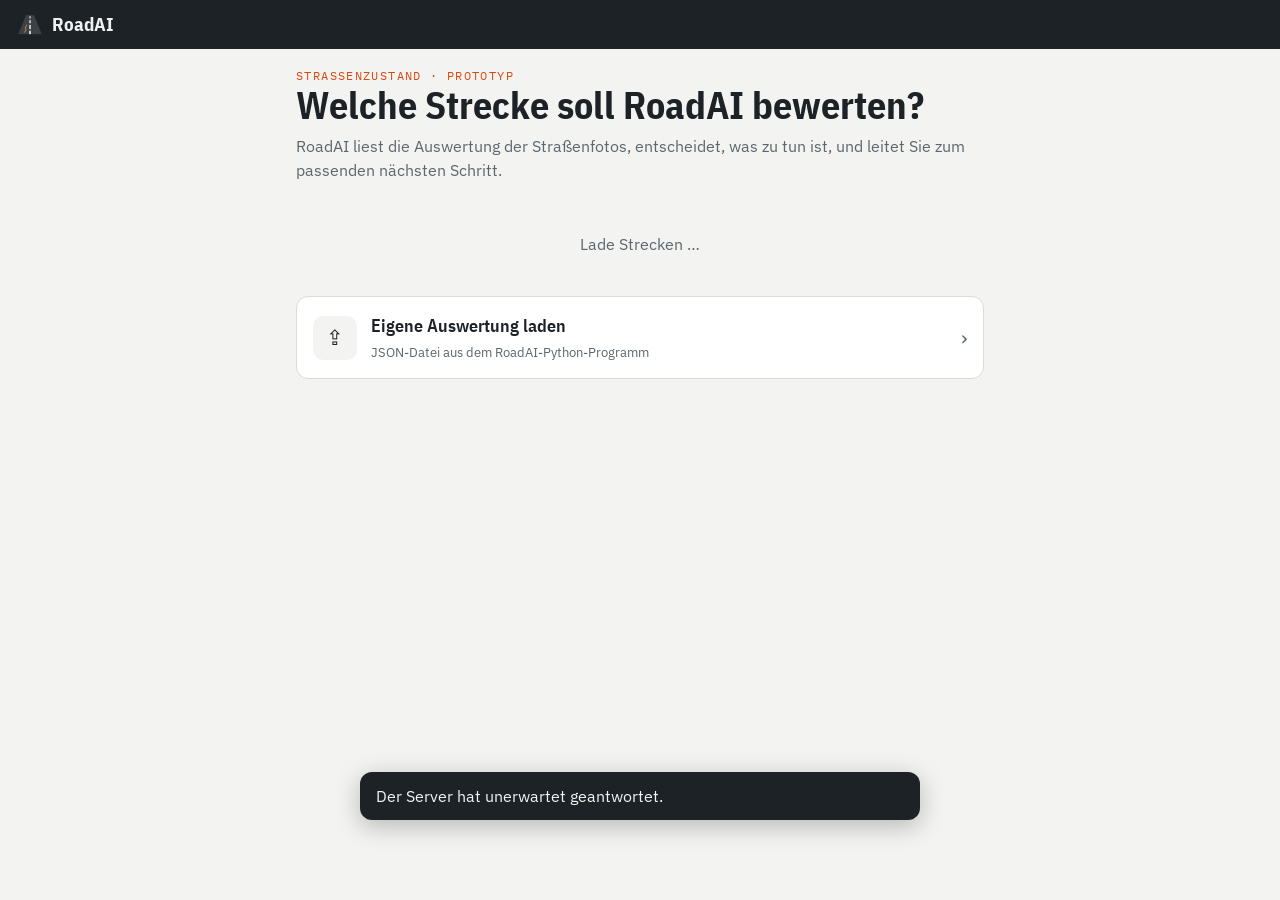
==== static/index.html @ 884e6003 "Add files via upload" ====
<!doctype html>
<html lang="de-AT">
<head>
<meta charset="utf-8">
<meta name="viewport" content="width=device-width,initial-scale=1,viewport-fit=cover">
<title>RoadAI</title>
<meta name="description" content="Straßenzustand auswerten, bewerten und weiterleiten">
<meta name="theme-color" content="#1d2226">
<link rel="manifest" href="/manifest.webmanifest">
<link rel="icon" href="/static/icon-192.png">
<link rel="apple-touch-icon" href="/static/apple-touch-icon.png">
<meta name="apple-mobile-web-app-capable" content="yes">
<meta name="apple-mobile-web-app-title" content="RoadAI">
<meta name="apple-mobile-web-app-status-bar-style" content="black-translucent">
<link rel="preconnect" href="https://fonts.googleapis.com">
<link rel="preconnect" href="https://fonts.gstatic.com" crossorigin>
<link rel="stylesheet" href="https://fonts.googleapis.com/css2?family=IBM+Plex+Sans+Condensed:wght@600;700&family=IBM+Plex+Sans:wght@400;500;600&family=IBM+Plex+Mono:wght@400;500&display=swap">
<link rel="stylesheet" href="/static/style.css">
</head>
<body>
<header class="kopf">
  <button class="zurueck" id="zurueck" type="button" aria-label="Zurück zur Auswahl" hidden>←</button>
  <div class="marke"><img src="/static/icon-192.png" alt="" width="28" height="28"><span>RoadAI</span></div>
  <div class="status" id="status" aria-live="polite"></div>
</header>

<main id="inhalt" tabindex="-1"></main>

<nav class="tabs" id="tabs" hidden aria-label="Bereiche">
  <button type="button" data-ansicht="strecke"><span aria-hidden="true">▤</span>Strecke</button>
  <button type="button" data-ansicht="ergebnis"><span aria-hidden="true">◆</span>Bewertung</button>
  <button type="button" data-ansicht="chat"><span aria-hidden="true">✦</span>Assistent</button>
</nav>

<div class="toast" id="toast" role="status" aria-live="polite" hidden></div>
<input type="file" id="datei" accept="application/json,.json" hidden>
<noscript><p style="padding:16px">RoadAI braucht JavaScript.</p></noscript>
<script src="/static/app.js"></script>
</body>
</html>
---- static/style.css ----
:root{
  --bg:#f3f4f2; --paper:#fff; --ink:#1d2226; --muted:#5d666d; --line:#d9ddd9;
  --accent:#d9480f; --accent-soft:#fbe6dc; --mark:#2f5f9e;
  --k1:#1b7f3b; --k2:#7ccf4f; --k3:#f2d23a; --k4:#f08a24; --k5:#e0312b;
  --r-beobachten:#1b7f3b; --r-sanierung_planen:#c98a00; --r-dringend_melden:#c4321c; --r-neu_aufnehmen:#5d666d;
  --display:"IBM Plex Sans Condensed","Arial Narrow",Arial,sans-serif;
  --body:"IBM Plex Sans","Helvetica Neue",Arial,sans-serif;
  --mono:"IBM Plex Mono",ui-monospace,Menlo,monospace;
  --tabh:64px; color-scheme:light;
}
@media (prefers-color-scheme:dark){:root{
  --bg:#15191c; --paper:#1d2226; --ink:#e6e9ea; --muted:#9aa4aa; --line:#323a3f;
  --accent:#ff8a4c; --accent-soft:#3a2418; --mark:#8db4ee;
  --r-sanierung_planen:#e0a91a; --r-dringend_melden:#ff6a4d; --r-neu_aufnehmen:#9aa4aa; --r-beobachten:#5cc27a;
  color-scheme:dark}}
*{box-sizing:border-box}
html{-webkit-text-size-adjust:100%}
body{margin:0;background:var(--bg);color:var(--ink);font:16px/1.5 var(--body);min-height:100dvh}
h1,h2,h3{font-family:var(--display);line-height:1.1;margin:0;text-wrap:balance}
h1{font-size:clamp(1.8rem,6vw,2.4rem);font-weight:700}
h2{font-size:1.35rem;font-weight:600}
h3{font-size:1.05rem;font-weight:600}
p{margin:0}
a{color:var(--mark)}
button{font:inherit;color:inherit}
:focus-visible{outline:2px solid var(--accent);outline-offset:2px}
[hidden]{display:none!important}

/* Kopf */
.kopf{position:sticky;top:0;z-index:10;display:flex;align-items:center;gap:10px;
  padding:calc(env(safe-area-inset-top) + 10px) 16px 10px;background:#1d2226;color:#eef0f1}
.marke{display:flex;align-items:center;gap:8px;font-family:var(--display);font-weight:700;font-size:1.2rem;margin-right:auto}
.marke img{border-radius:6px}
.zurueck{background:none;border:0;color:#eef0f1;font-size:1.4rem;width:40px;height:40px;margin-left:-8px;cursor:pointer;border-radius:8px}
.status{display:flex;gap:6px;flex-wrap:wrap;justify-content:flex-end}
.pille{font-family:var(--mono);font-size:.68rem;padding:3px 8px;border-radius:99px;border:1px solid #4a535a;white-space:nowrap}
.pille.an{border-color:#5cc27a;color:#9be0b0}
.pille.aus{color:#c3c9cc}

main{max-width:720px;margin:0 auto;padding:18px 16px calc(var(--tabh) + env(safe-area-inset-bottom) + 28px);
  display:flex;flex-direction:column;gap:20px;outline:none}

.eyebrow{font-family:var(--mono);font-size:.72rem;letter-spacing:.12em;text-transform:uppercase;color:var(--accent)}
.lead{color:var(--muted)}
.klein{font-size:.84rem;color:var(--muted)}

/* Karten */
.karte{background:var(--paper);border:1px solid var(--line);border-radius:12px;padding:16px;display:flex;flex-direction:column;gap:10px}
.wahl{all:unset;box-sizing:border-box;cursor:pointer;background:var(--paper);border:1px solid var(--line);border-radius:12px;
  padding:16px;display:flex;align-items:center;gap:14px;min-height:72px}
.wahl:hover{border-color:var(--ink)}
.wahl:focus-visible{outline:2px solid var(--accent);outline-offset:2px}
.wahl .txt{flex:1;min-width:0;display:flex;flex-direction:column;gap:2px}
.wahl b{font-family:var(--display);font-size:1.1rem;font-weight:600}
.wahl .pfeil{font-size:1.3rem;color:var(--muted)}
.wahl .symbol{width:44px;height:44px;border-radius:10px;display:grid;place-items:center;font-size:1.3rem;background:var(--bg);flex:none}
.liste{display:flex;flex-direction:column;gap:10px}
.marke-sim{font-family:var(--mono);font-size:.68rem;text-transform:uppercase;letter-spacing:.06em;
  background:var(--accent-soft);color:var(--accent);padding:2px 7px;border-radius:4px;align-self:flex-start}

/* Kennzahlen */
.kpis{display:grid;grid-template-columns:repeat(2,minmax(0,1fr));gap:10px}
.kpi{background:var(--paper);border:1px solid var(--line);border-radius:12px;padding:12px 14px}
.kpi b{display:block;font-family:var(--display);font-size:1.7rem;font-weight:600;font-variant-numeric:tabular-nums;line-height:1.1}
.kpi span{font-size:.8rem;color:var(--muted)}
@media (min-width:600px){.kpis{grid-template-columns:repeat(4,minmax(0,1fr))}}

/* Streckenband */
.band{display:flex;gap:3px;height:44px;border-radius:8px;overflow:hidden}
.band a{flex:1;display:grid;place-items:center;font-family:var(--mono);font-size:.72rem;text-decoration:none;color:#1d2226;min-width:0}
.band a.k1,.band a.k5{color:#fff}
.k1{background:var(--k1)} .k2{background:var(--k2)} .k3{background:var(--k3)} .k4{background:var(--k4)} .k5{background:var(--k5)}
.kx{background:repeating-linear-gradient(45deg,var(--line) 0 6px,transparent 6px 12px);color:var(--muted)!important}
.legende{display:flex;flex-wrap:wrap;gap:6px 14px;font-size:.78rem;color:var(--muted);margin:0;padding:0;list-style:none}
.legende i{display:inline-block;width:12px;height:12px;border-radius:3px;margin-right:5px;vertical-align:-1px}

/* Abschnitte */
details.ab{background:var(--paper);border:1px solid var(--line);border-radius:10px;scroll-margin-top:80px}
details.ab summary{list-style:none;cursor:pointer;display:flex;align-items:center;gap:12px;padding:12px 14px;min-height:52px}
details.ab summary::-webkit-details-marker{display:none}
details.ab summary .nr{font-family:var(--mono);font-weight:500;width:36px;text-align:center;padding:3px 0;border-radius:5px;flex:none}
details.ab summary .st{flex:1;font-size:.9rem}
details.ab summary .pct{font-family:var(--mono);font-variant-numeric:tabular-nums}
details.ab[open] summary{border-bottom:1px solid var(--line)}
.kv{display:grid;grid-template-columns:repeat(2,minmax(0,1fr));gap:8px 14px;margin:0;padding:12px 14px}
.kv dt{font-size:.72rem;color:var(--muted)} .kv dd{margin:0;font-family:var(--mono);font-size:.88rem}
.ab .links{padding:0 14px 12px;font-size:.88rem}

/* Knöpfe */
.knopf{all:unset;box-sizing:border-box;cursor:pointer;display:flex;align-items:center;justify-content:center;gap:8px;
  min-height:52px;padding:12px 18px;border-radius:12px;font-weight:600;text-align:center;background:var(--ink);color:var(--bg)}
.knopf.zweit{background:transparent;color:var(--ink);border:1.5px solid var(--ink)}
.knopf.akzent{background:var(--accent);color:#fff}
.knopf[disabled]{opacity:.5;cursor:default}
.knopf:focus-visible{outline:2px solid var(--accent);outline-offset:2px}
.reihe{display:flex;flex-direction:column;gap:10px}
@media (min-width:560px){.reihe.neben{flex-direction:row}.reihe.neben>*{flex:1}}
.spinner{width:18px;height:18px;border:2.5px solid currentColor;border-right-color:transparent;border-radius:50%;animation:dreh .8s linear infinite}
@keyframes dreh{to{transform:rotate(360deg)}}

/* Ergebnis */
.route{border-radius:14px;padding:18px;color:#fff;display:flex;flex-direction:column;gap:8px;background:var(--rc)}
.route .eyebrow{color:rgba(255,255,255,.85)}
.route h1{color:#fff}
.route p{color:rgba(255,255,255,.95)}
.herkunft{font-family:var(--mono);font-size:.72rem;background:rgba(0,0,0,.22);padding:3px 8px;border-radius:5px;align-self:flex-start}
.hinweis{background:var(--accent-soft);border-left:3px solid var(--accent);padding:10px 14px;border-radius:4px;font-size:.9rem}
.prio{counter-reset:p;margin:0;padding:0;list-style:none;display:flex;flex-direction:column;gap:8px}
.prio li{display:flex;gap:12px;align-items:center;background:var(--bg);border-radius:10px;padding:10px 12px}
.prio li::before{counter-increment:p;content:counter(p);font-family:var(--display);font-weight:700;font-size:1.3rem;width:22px;color:var(--muted)}
.prio .nr{font-family:var(--mono);padding:2px 7px;border-radius:4px}
.prio .t{flex:1;font-size:.9rem;min-width:0}
textarea{width:100%;min-height:180px;font:inherit;font-size:.92rem;padding:12px;border-radius:10px;border:1px solid var(--line);
  background:var(--bg);color:var(--ink);resize:vertical}
.check{margin:0;padding:0;list-style:none;display:flex;flex-direction:column;gap:8px}
.check li{display:flex;gap:10px} .check li::before{content:"✓";color:var(--k1);font-weight:700}
.zap{display:flex;flex-direction:column;gap:8px}
.zap .ok{color:var(--k1);font-weight:600}
.zap .err{color:var(--r-dringend_melden);font-weight:600}

/* Chat */
.chat{display:flex;flex-direction:column;gap:10px}
.msg{max-width:88%;padding:10px 14px;border-radius:14px;white-space:pre-wrap;word-wrap:break-word;font-size:.95rem}
.msg.user{align-self:flex-end;background:var(--ink);color:var(--bg);border-bottom-right-radius:4px}
.msg.assistant{align-self:flex-start;background:var(--paper);border:1px solid var(--line);border-bottom-left-radius:4px}
.msg.tippt{color:var(--muted);font-style:italic}
.msg .q{display:block;font-family:var(--mono);font-size:.66rem;color:var(--muted);margin-top:4px;font-style:normal}
.chips{display:flex;gap:8px;overflow-x:auto;padding-bottom:4px;scrollbar-width:none}
.chip{all:unset;cursor:pointer;white-space:nowrap;font-size:.85rem;padding:8px 12px;border-radius:99px;border:1px solid var(--line);background:var(--paper)}
.chip:focus-visible{outline:2px solid var(--accent)}
.eingabe{position:fixed;left:0;right:0;bottom:calc(var(--tabh) + env(safe-area-inset-bottom));z-index:9;background:var(--bg);
  border-top:1px solid var(--line);padding:10px 16px}
.eingabe form{max-width:720px;margin:0 auto;display:flex;gap:8px}
.eingabe input{flex:1;min-width:0;font:inherit;font-size:16px;padding:12px 14px;border-radius:12px;border:1px solid var(--line);background:var(--paper);color:var(--ink)}
.eingabe .knopf{min-height:48px;padding:0 16px}
main.mit-eingabe{padding-bottom:calc(var(--tabh) + env(safe-area-inset-bottom) + 96px)}

/* Tabs */
.tabs{position:fixed;left:0;right:0;bottom:0;z-index:10;display:flex;background:var(--paper);border-top:1px solid var(--line);
  padding-bottom:env(safe-area-inset-bottom)}
.tabs button{flex:1;height:var(--tabh);background:none;border:0;cursor:pointer;display:flex;flex-direction:column;align-items:center;justify-content:center;gap:2px;font-size:.78rem;color:var(--muted)}
.tabs button span{font-size:1.1rem}
.tabs button[aria-current="page"]{color:var(--accent);font-weight:600}

.toast{position:fixed;left:16px;right:16px;bottom:calc(var(--tabh) + env(safe-area-inset-bottom) + 16px);z-index:20;max-width:560px;margin:0 auto;
  background:var(--ink);color:var(--bg);padding:12px 16px;border-radius:12px;box-shadow:0 6px 24px rgba(0,0,0,.25)}
.leer{text-align:center;color:var(--muted);padding:30px 10px}
.trenner{height:1px;background:var(--line);margin:4px 0}
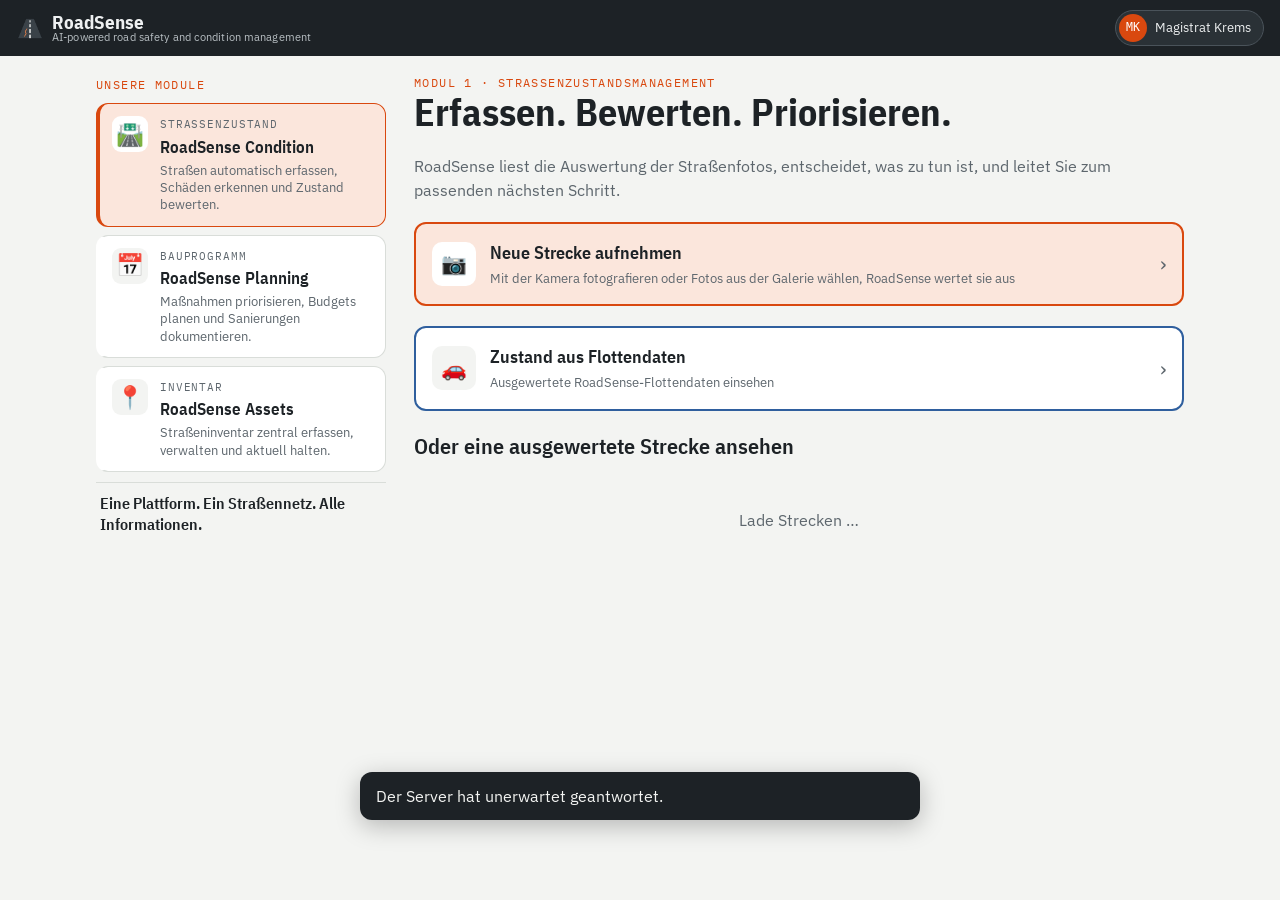
==== commit 7d117989: "Add files via upload" ====
--- a/static/index.html
+++ b/static/index.html
@@ -3,14 +3,14 @@
 <head>
 <meta charset="utf-8">
 <meta name="viewport" content="width=device-width,initial-scale=1,viewport-fit=cover">
-<title>RoadAI</title>
-<meta name="description" content="Straßenzustand auswerten, bewerten und weiterleiten">
+<title>RoadSense</title>
+<meta name="description" content="RoadSense – AI-powered road safety and condition management">
 <meta name="theme-color" content="#1d2226">
 <link rel="manifest" href="/manifest.webmanifest">
 <link rel="icon" href="/static/icon-192.png">
 <link rel="apple-touch-icon" href="/static/apple-touch-icon.png">
 <meta name="apple-mobile-web-app-capable" content="yes">
-<meta name="apple-mobile-web-app-title" content="RoadAI">
+<meta name="apple-mobile-web-app-title" content="RoadSense">
 <meta name="apple-mobile-web-app-status-bar-style" content="black-translucent">
 <link rel="preconnect" href="https://fonts.googleapis.com">
 <link rel="preconnect" href="https://fonts.gstatic.com" crossorigin>
@@ -20,8 +20,11 @@
 <body>
 <header class="kopf">
   <button class="zurueck" id="zurueck" type="button" aria-label="Zurück zur Auswahl" hidden>←</button>
-  <div class="marke"><img src="/static/icon-192.png" alt="" width="28" height="28"><span>RoadAI</span></div>
+  <div class="marke"><img src="/static/icon-192.png" alt="" width="28" height="28"><span class="markentext"><span class="markenname">RoadSense</span><span class="claim">AI-powered road safety and condition management</span></span></div>
   <div class="status" id="status" aria-live="polite"></div>
+  <button class="kontochip" type="button" data-aktion="konto" aria-haspopup="dialog" title="Angemeldet als Magistrat Krems">
+    <span class="avatar" aria-hidden="true">MK</span><span class="kontoname">Magistrat Krems</span>
+  </button>
 </header>
 
 <main id="inhalt" tabindex="-1"></main>
@@ -32,9 +35,41 @@
   <button type="button" data-ansicht="chat"><span aria-hidden="true">✦</span>Assistent</button>
 </nav>
 
+<dialog class="konto" id="konto" aria-labelledby="konto-titel">
+  <div class="konto-kopf">
+    <h2 id="konto-titel">Konto</h2>
+    <button type="button" class="konto-x" data-aktion="konto-zu" aria-label="Schließen">✕</button>
+  </div>
+  <div class="angemeldet">
+    <span class="avatar gross" aria-hidden="true">MK</span>
+    <div><b>Magistrat Krems</b><span class="klein">Angemeldet · Stadt Krems an der Donau</span></div>
+    <button type="button" class="knopf zweit klein-knopf" data-aktion="abmelden">Abmelden</button>
+  </div>
+  <div class="reiter" role="tablist">
+    <button type="button" role="tab" data-aktion="konto-reiter" data-id="anmelden" aria-selected="true">Anmelden</button>
+    <button type="button" role="tab" data-aktion="konto-reiter" data-id="registrieren" aria-selected="false">Registrieren</button>
+  </div>
+  <form id="form-anmelden" class="felder" autocomplete="off">
+    <label>E-Mail<input type="email" placeholder="name@gemeinde.at"></label>
+    <label>Passwort<input type="password" placeholder="••••••••"></label>
+    <button class="knopf akzent" type="submit">Anmelden</button>
+    <p class="klein">Demo: Die Anmeldung ist noch nicht aktiv.</p>
+  </form>
+  <form id="form-registrieren" class="felder" autocomplete="off" hidden>
+    <label>Gemeinde / Organisation<input placeholder="z. B. Stadt Krems an der Donau"></label>
+    <label>Name<input placeholder="Vor- und Nachname"></label>
+    <label>E-Mail<input type="email" placeholder="name@gemeinde.at"></label>
+    <label>Passwort<input type="password" placeholder="mindestens 8 Zeichen"></label>
+    <button class="knopf akzent" type="submit">Registrieren</button>
+    <p class="klein">Demo: Die Registrierung ist noch nicht aktiv.</p>
+  </form>
+</dialog>
 <div class="toast" id="toast" role="status" aria-live="polite" hidden></div>
 <input type="file" id="datei" accept="application/json,.json" hidden>
-<noscript><p style="padding:16px">RoadAI braucht JavaScript.</p></noscript>
+<input type="file" id="kamera" accept="image/*" capture="environment" hidden>
+<input type="file" id="galerie" accept="image/*,.heic,.heif" multiple hidden>
+<noscript><p style="padding:16px">RoadSense braucht JavaScript.</p></noscript>
+<script src="/static/fotos.js"></script>
 <script src="/static/app.js"></script>
 </body>
 </html>
--- a/static/style.css
+++ b/static/style.css
@@ -146,3 +146,123 @@
   background:var(--ink);color:var(--bg);padding:12px 16px;border-radius:12px;box-shadow:0 6px 24px rgba(0,0,0,.25)}
 .leer{text-align:center;color:var(--muted);padding:30px 10px}
 .trenner{height:1px;background:var(--line);margin:4px 0}
+
+/* Aufnahme */
+.wahl.neu{border:2px solid var(--accent);background:var(--accent-soft)}
+.wahl.neu .symbol{background:var(--paper)}
+.felder label{display:flex;flex-direction:column;gap:4px;font-size:.85rem;color:var(--muted);min-width:0}
+.felder input{font:inherit;font-size:16px;color:var(--ink);padding:11px 12px;border-radius:10px;border:1px solid var(--line);background:var(--bg);width:100%}
+.felder .zwei{display:grid;grid-template-columns:minmax(0,1.4fr) minmax(0,1fr);gap:10px}
+.kacheln{display:grid;grid-template-columns:repeat(auto-fill,minmax(96px,1fr));gap:8px}
+.kachel{margin:0;position:relative;border-radius:8px;overflow:hidden;background:var(--bg);aspect-ratio:3/4}
+.kachel img,.kachel .ohnebild{width:100%;height:100%;object-fit:cover;display:grid;place-items:center;font-family:var(--mono);color:var(--muted)}
+.kachel figcaption{position:absolute;left:0;right:0;bottom:0;display:flex;justify-content:space-between;align-items:center;padding:4px 6px;
+  background:linear-gradient(transparent,rgba(0,0,0,.7));color:#fff;font-size:.7rem;font-family:var(--mono)}
+.kachel .ok{color:#9be0b0} .kachel .nein{color:#ffc6a8}
+.kachel .weg{position:absolute;top:4px;right:4px;width:32px;height:32px;border-radius:50%;border:0;background:rgba(0,0,0,.6);color:#fff;font-size:1.1rem;cursor:pointer}
+.balken{height:12px;border-radius:99px;background:var(--bg);overflow:hidden}
+.balken i{display:block;height:100%;background:var(--accent);transition:width .4s}
+.hinweis.fehler{border-left-color:var(--r-dringend_melden)}
+.klein-spinner{display:inline-block;width:12px;height:12px;border-width:2px;vertical-align:-1px;margin-right:6px}
+.bilder{display:grid;grid-template-columns:minmax(0,1.5fr) minmax(0,1fr);gap:8px;padding:0 14px 12px;align-items:start}
+.bilder figure{margin:0;min-width:0}
+.bilder img{display:block;width:100%;height:auto;max-height:340px;object-fit:contain;border:1px solid var(--line);border-radius:6px;background:var(--bg)}
+.kartenrahmen{width:100%;height:320px;border:1px solid var(--line);border-radius:8px;background:var(--bg)}
+
+/* Karte im Vollbild */
+.kartenbox{position:relative}
+.kartenbox .kartenrahmen{display:block}
+.vollbild-knopf{position:absolute;top:10px;right:10px;z-index:2;font:inherit;font-size:.85rem;font-weight:600;
+  padding:8px 12px;border-radius:8px;border:0;background:rgba(29,34,38,.85);color:#fff;cursor:pointer;min-height:40px}
+.vollbild-knopf:focus-visible{outline:2px solid var(--accent);outline-offset:2px}
+.kartenbox.voll{position:fixed;inset:0;z-index:100;background:#1d2226;
+  padding:env(safe-area-inset-top) env(safe-area-inset-right) env(safe-area-inset-bottom) env(safe-area-inset-left)}
+.kartenbox.voll .kartenrahmen{width:100%;height:100%;border:0;border-radius:0}
+.kartenbox.voll .vollbild-knopf{top:calc(env(safe-area-inset-top) + 12px);right:calc(env(safe-area-inset-right) + 12px)}
+body.karte-offen{overflow:hidden}
+body.karte-offen .tabs,body.karte-offen .kopf{visibility:hidden}
+
+/* Aufnahme-Assistent */
+.assist-kopf{display:flex;justify-content:space-between;align-items:flex-end;gap:12px}
+.knopf.kompakt{min-height:40px;padding:8px 14px;font-size:.9rem}
+.abstand{border-radius:16px;padding:18px;display:flex;flex-direction:column;gap:6px;background:var(--paper);border:2px solid var(--line);text-align:center;min-height:150px;justify-content:center}
+.abstand-titel{font-family:var(--display);font-size:1.5rem;font-weight:700}
+.abstand-zahl{font-family:var(--display);font-size:3.2rem;font-weight:700;line-height:1;font-variant-numeric:tabular-nums}
+.abstand .balken{height:10px}
+.abstand[data-art="gehen"]{border-color:var(--mark)}
+.abstand[data-art="jetzt"]{background:var(--k1);border-color:var(--k1);color:#fff;animation:puls 1s ease-in-out infinite}
+.abstand[data-art="jetzt"] .klein,.abstand[data-art="jetzt"] p{color:#fff}
+.abstand[data-art="jetzt"] .balken{background:rgba(255,255,255,.3)} .abstand[data-art="jetzt"] .balken i{background:#fff}
+.abstand[data-art="weit"]{background:var(--k4);border-color:var(--k4);color:#1d2226}
+.abstand[data-art="weit"] .klein{color:#1d2226}
+.abstand[data-art="fehler"]{border-color:var(--r-dringend_melden)}
+@keyframes puls{50%{transform:scale(1.02)}}
+@media (prefers-reduced-motion:reduce){.abstand[data-art="jetzt"]{animation:none}}
+.ausloeser{all:unset;box-sizing:border-box;cursor:pointer;display:flex;align-items:center;justify-content:center;gap:10px;
+  min-height:76px;border-radius:40px;background:var(--accent);color:#fff;font-size:1.25rem;font-weight:700}
+.ausloeser span{font-size:1.6rem}
+.ausloeser[disabled]{opacity:.6;cursor:default}
+.ausloeser:focus-visible{outline:3px solid var(--ink);outline-offset:3px}
+.letztes.warn{border-color:var(--k4);border-width:2px}
+.letztes-zeile{display:flex;gap:12px;align-items:center}
+.letztes-zeile img{width:72px;height:96px;object-fit:cover;border-radius:6px;flex:none}
+.statistik{text-align:center;font-family:var(--mono);font-size:.85rem;color:var(--muted)}
+.kacheln-zeile{display:flex;gap:6px;overflow-x:auto;padding-bottom:4px}
+.kachel.mini{width:64px;flex:none}
+.kachel .warnung{position:absolute;top:4px;left:4px;background:var(--k4);color:#1d2226;border-radius:4px;padding:0 5px;font-size:.8rem;font-weight:700}
+.tipps .knopf{margin-top:4px}
+
+/* ---------- RoadSense: Marke, Konto, Module ---------- */
+.markentext{display:flex;flex-direction:column;line-height:1.05;min-width:0}
+.markenname{font-size:1.2rem}
+.claim{font-family:var(--body);font-weight:400;font-size:.68rem;color:#b9c0c4;letter-spacing:.01em;white-space:nowrap;overflow:hidden;text-overflow:ellipsis}
+.kontochip{display:flex;align-items:center;gap:8px;background:#2a3136;border:1px solid #4a535a;border-radius:99px;padding:3px 12px 3px 3px;color:#eef0f1;cursor:pointer;flex:none}
+.kontochip:hover{border-color:#8a949a}
+.avatar{width:28px;height:28px;border-radius:50%;background:var(--accent);color:#fff;display:grid;place-items:center;font-family:var(--mono);font-size:.72rem;font-weight:500;flex:none}
+.avatar.gross{width:42px;height:42px;font-size:.9rem}
+.kontoname{font-size:.82rem;white-space:nowrap}
+@media (max-width:640px){.status{display:none}}
+@media (max-width:480px){.claim{display:none}.kontoname{display:none}.kontochip{padding:3px}}
+
+main.breit{max-width:1120px}
+.startlayout{display:grid;grid-template-columns:290px minmax(0,1fr);gap:28px;align-items:start}
+.seitenmenue{position:sticky;top:76px;display:flex;flex-direction:column;gap:10px}
+.module{display:flex;flex-direction:column;gap:8px}
+.modul{all:unset;box-sizing:border-box;cursor:pointer;display:flex;gap:12px;align-items:flex-start;padding:12px;border-radius:12px;border:1px solid var(--line);background:var(--paper);border-left:4px solid transparent}
+.modul:hover{border-color:var(--ink);border-left-color:var(--ink)}
+.modul:focus-visible{outline:2px solid var(--accent);outline-offset:2px}
+.modul.aktiv{border-color:var(--accent);border-left-color:var(--accent);background:var(--accent-soft)}
+.modul .symbol{font-size:1.4rem;line-height:1;width:36px;height:36px;display:grid;place-items:center;background:var(--bg);border-radius:9px;flex:none}
+.modul.aktiv .symbol{background:var(--paper)}
+.modul .txt{display:flex;flex-direction:column;gap:2px;min-width:0}
+.modul-titel{font-family:var(--mono);font-size:.68rem;letter-spacing:.08em;text-transform:uppercase;color:var(--muted)}
+.modul b{font-family:var(--display);font-size:1.05rem;font-weight:600}
+.modul .klein{font-size:.8rem;line-height:1.35}
+.plattform{font-family:var(--display);font-weight:600;font-size:1rem;line-height:1.3;padding:10px 4px 0;border-top:1px solid var(--line);color:var(--ink)}
+.modulinhalt{display:flex;flex-direction:column;gap:20px;min-width:0}
+.wahl.flotte{border:2px solid var(--mark)}
+.liste.hervor{animation:hervor 1.6s ease-out}
+@keyframes hervor{0%{box-shadow:0 0 0 0 rgba(217,72,15,.55);border-radius:12px}40%{box-shadow:0 0 0 8px rgba(217,72,15,.25);border-radius:12px}100%{box-shadow:0 0 0 0 rgba(217,72,15,0)}}
+.pille-hell{align-self:flex-start;font-family:var(--mono);font-size:.68rem;text-transform:uppercase;letter-spacing:.08em;padding:3px 9px;border-radius:99px;background:var(--accent-soft);color:var(--accent)}
+.punkte{margin:0;padding-left:20px;display:flex;flex-direction:column;gap:4px}
+
+@media (max-width:820px){
+  .startlayout{grid-template-columns:minmax(0,1fr);gap:18px}
+  .seitenmenue{position:static}
+  .module{flex-direction:row;overflow-x:auto;scroll-snap-type:x mandatory;padding-bottom:4px;margin:0 -16px;padding-left:16px;padding-right:16px}
+  .modul{flex:0 0 78%;max-width:300px;scroll-snap-align:start}
+}
+
+/* Konto-Dialog */
+.konto{border:0;border-radius:16px;padding:20px;width:min(420px,calc(100vw - 32px));background:var(--paper);color:var(--ink);box-shadow:0 20px 60px rgba(0,0,0,.35)}
+.konto::backdrop{background:rgba(12,14,16,.55)}
+.konto[open]{display:flex;flex-direction:column;gap:14px}
+.konto-kopf{display:flex;align-items:center;justify-content:space-between}
+.konto-x{background:none;border:0;font-size:1.1rem;cursor:pointer;width:36px;height:36px;border-radius:8px;color:var(--muted)}
+.angemeldet{display:flex;align-items:center;gap:12px;padding:12px;border:1px solid var(--line);border-radius:12px;background:var(--bg)}
+.angemeldet>div{flex:1;display:flex;flex-direction:column}
+.klein-knopf{padding:6px 12px;font-size:.84rem;min-height:0;width:auto}
+.reiter{display:flex;border-bottom:1px solid var(--line)}
+.reiter button{flex:1;background:none;border:0;border-bottom:3px solid transparent;padding:10px;cursor:pointer;font-weight:600;color:var(--muted)}
+.reiter button[aria-selected="true"]{color:var(--ink);border-bottom-color:var(--accent)}
+.konto .felder{display:flex;flex-direction:column;gap:10px}
